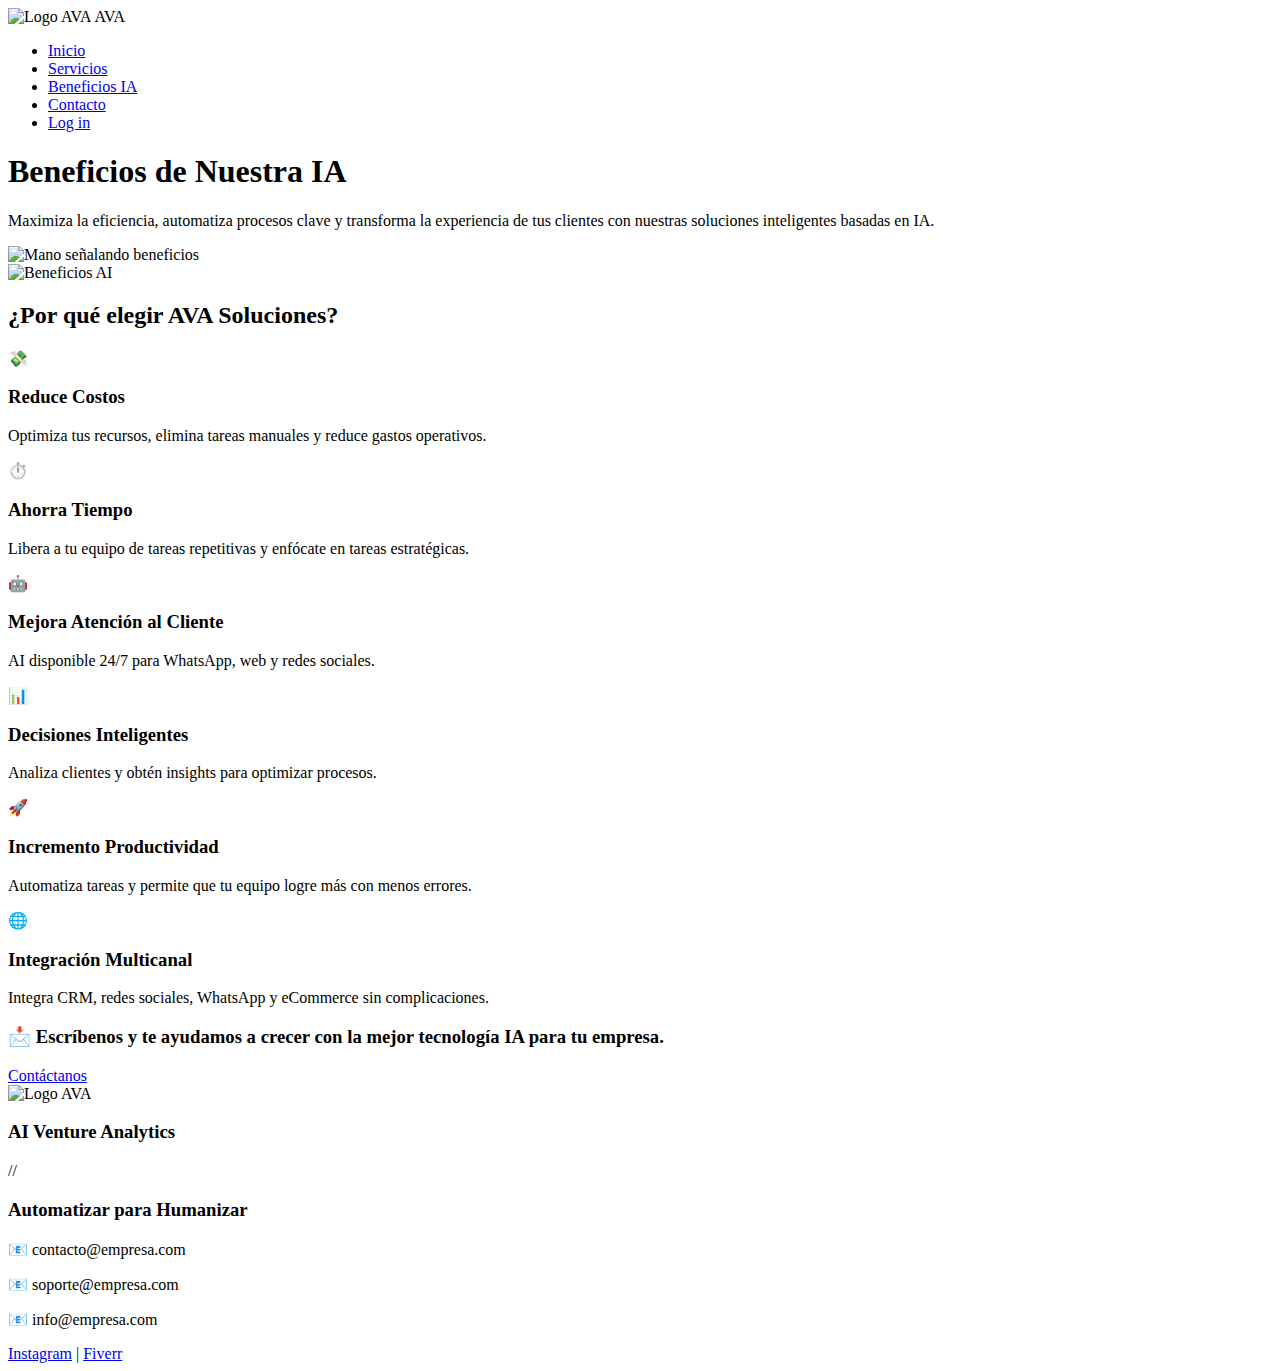
==== beneficios.html @ c5a578d4 "Add files via upload" ====
<!DOCTYPE html>
<html lang="es">
<head>
  <meta charset="UTF-8" />
  <meta name="viewport" content="width=device-width, initial-scale=1.0" />
  <title>Beneficios IA - AVA CRM</title>
  <link rel="stylesheet" href="css/style.css" />
  <link rel="stylesheet" href="css/beneficios.css" />
  <style>
    /* ANIMACIÓN para la imagen */
    @keyframes bounce {
      0%, 100% { transform: translateY(0); }
      50% { transform: translateY(-5px); }
    }
  </style>
</head>

<body>

  <!-- HEADER -->
  <header class="header">
    <div class="logo-container">
      <img src="img/AI_VENTURE_ANALYTICS-removebg-preview.png" alt="Logo AVA" class="logo">
      <span class="logo-text">AVA</span>
    </div>
    <nav class="nav">
      <ul>
        <li><a href="index.html">Inicio</a></li>
        <li><a href="servicios.html">Servicios</a></li>
        <li><a href="beneficios.html">Beneficios IA</a></li>
        <li><a href="contacto.html">Contacto</a></li>
        <li><a href="login.html" class="btn-login">Log in</a></li>
      </ul>
    </nav>
  </header>

  <main>

    <!-- HERO -->
    <section class="hero">
      <div class="hero-text">
        <h1>Beneficios de Nuestra IA</h1>
        <p>Maximiza la eficiencia, automatiza procesos clave y transforma la experiencia de tus clientes con nuestras soluciones inteligentes basadas en IA.</p>
      </div>
      <div class="hero-img">
        <img src="img/mano-beneficios.png" alt="Mano señalando beneficios">
      </div>
    </section>
    <!-- Imagen Beneficios -->
    <section class="imagen-beneficios">
      <img src="img/imagen-beneficios.png" alt="Beneficios AI">
    </section>

  
    <!-- BENEFICIOS -->
    <section class="benefits">
      <h2>¿Por qué elegir AVA Soluciones?</h2>
      <div class="benefits-container">
        <!-- Fila 1 -->
        <div class="benefit-card">
          <div class="benefit-icon">💸</div>
          <h3>Reduce Costos</h3>
          <p>Optimiza tus recursos, elimina tareas manuales y reduce gastos operativos.</p>
        </div>
        <div class="benefit-card">
          <div class="benefit-icon">⏱️</div>
          <h3>Ahorra Tiempo</h3>
          <p>Libera a tu equipo de tareas repetitivas y enfócate en tareas estratégicas.</p>
        </div>
        <div class="benefit-card">
          <div class="benefit-icon">🤖</div>
          <h3>Mejora Atención al Cliente</h3>
          <p>AI disponible 24/7 para WhatsApp, web y redes sociales.</p>
        </div>
        <!-- Fila 2 -->
        <div class="benefit-card">
          <div class="benefit-icon">📊</div>
          <h3>Decisiones Inteligentes</h3>
          <p>Analiza clientes y obtén insights para optimizar procesos.</p>
        </div>
        <div class="benefit-card">
          <div class="benefit-icon">🚀</div>
          <h3>Incremento Productividad</h3>
          <p>Automatiza tareas y permite que tu equipo logre más con menos errores.</p>
        </div>
        <div class="benefit-card">
          <div class="benefit-icon">🌐</div>
          <h3>Integración Multicanal</h3>
          <p>Integra CRM, redes sociales, WhatsApp y eCommerce sin complicaciones.</p>
        </div>
      </div>
  
      <!-- CTA FINAL -->
      <div class="cta-final">
        <h3>📩 Escríbenos y te ayudamos a crecer con la mejor tecnología IA para tu empresa.</h3>
        <a href="contacto.html">Contáctanos</a>
      </div>
    </section>
  
  </main>
  

  <!-- FOOTER -->
  <footer class="footer">
    <div class="footer-content">
      <div class="footer-logo-container">
        <img src="img/AI_VENTURE_ANALYTICS-removebg-preview.png" alt="Logo AVA" class="footer-logo">
        <h3 class="footer-brand">AI Venture Analytics</h3>
        <div class="divider">//</div>
        <h3 class="footer-slogan">Automatizar para Humanizar</h3>
      </div>
      <div class="contact">
        <p>📧 contacto@empresa.com</p>
        <p>📧 soporte@empresa.com</p>
        <p>📧 info@empresa.com</p>
      </div>
      <div class="social">
        <a href="#">Instagram</a> | <a href="#">Fiverr</a>
      </div>
    </div>
  </footer>

</body>
</html>
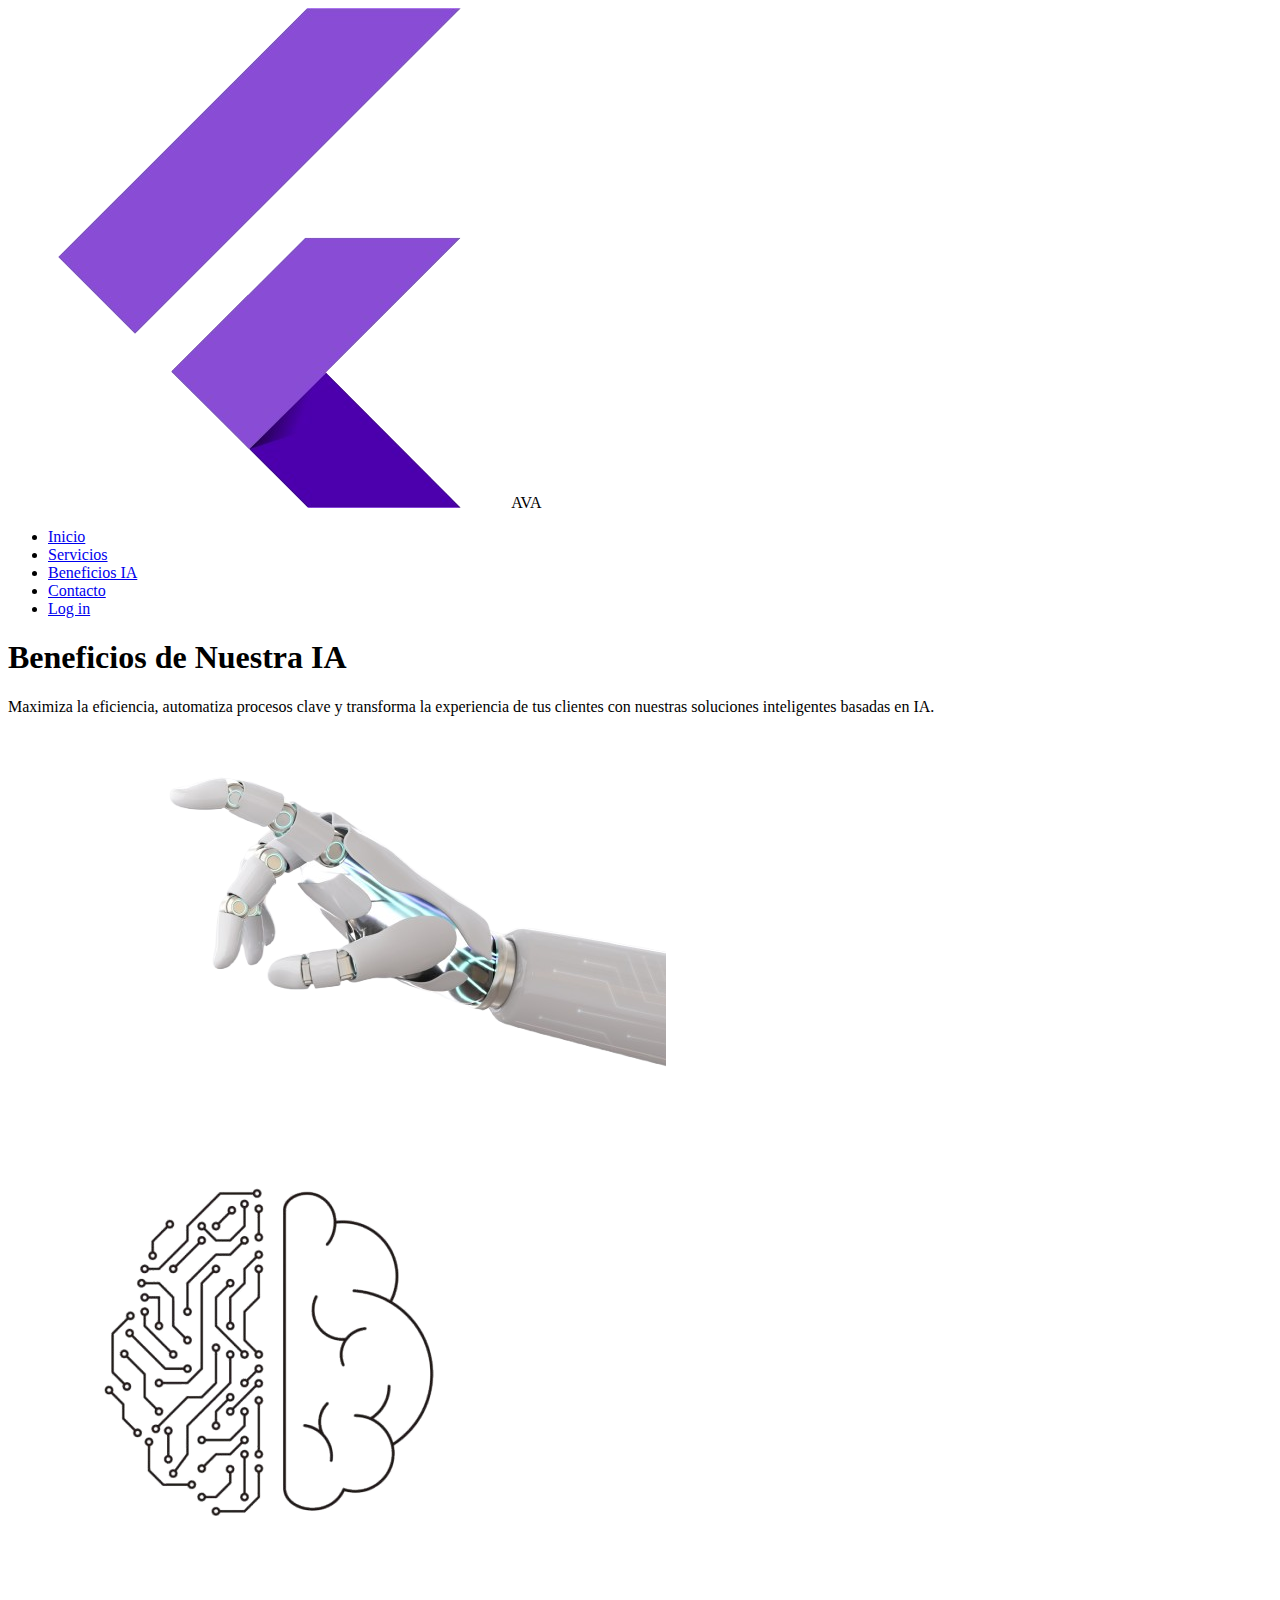
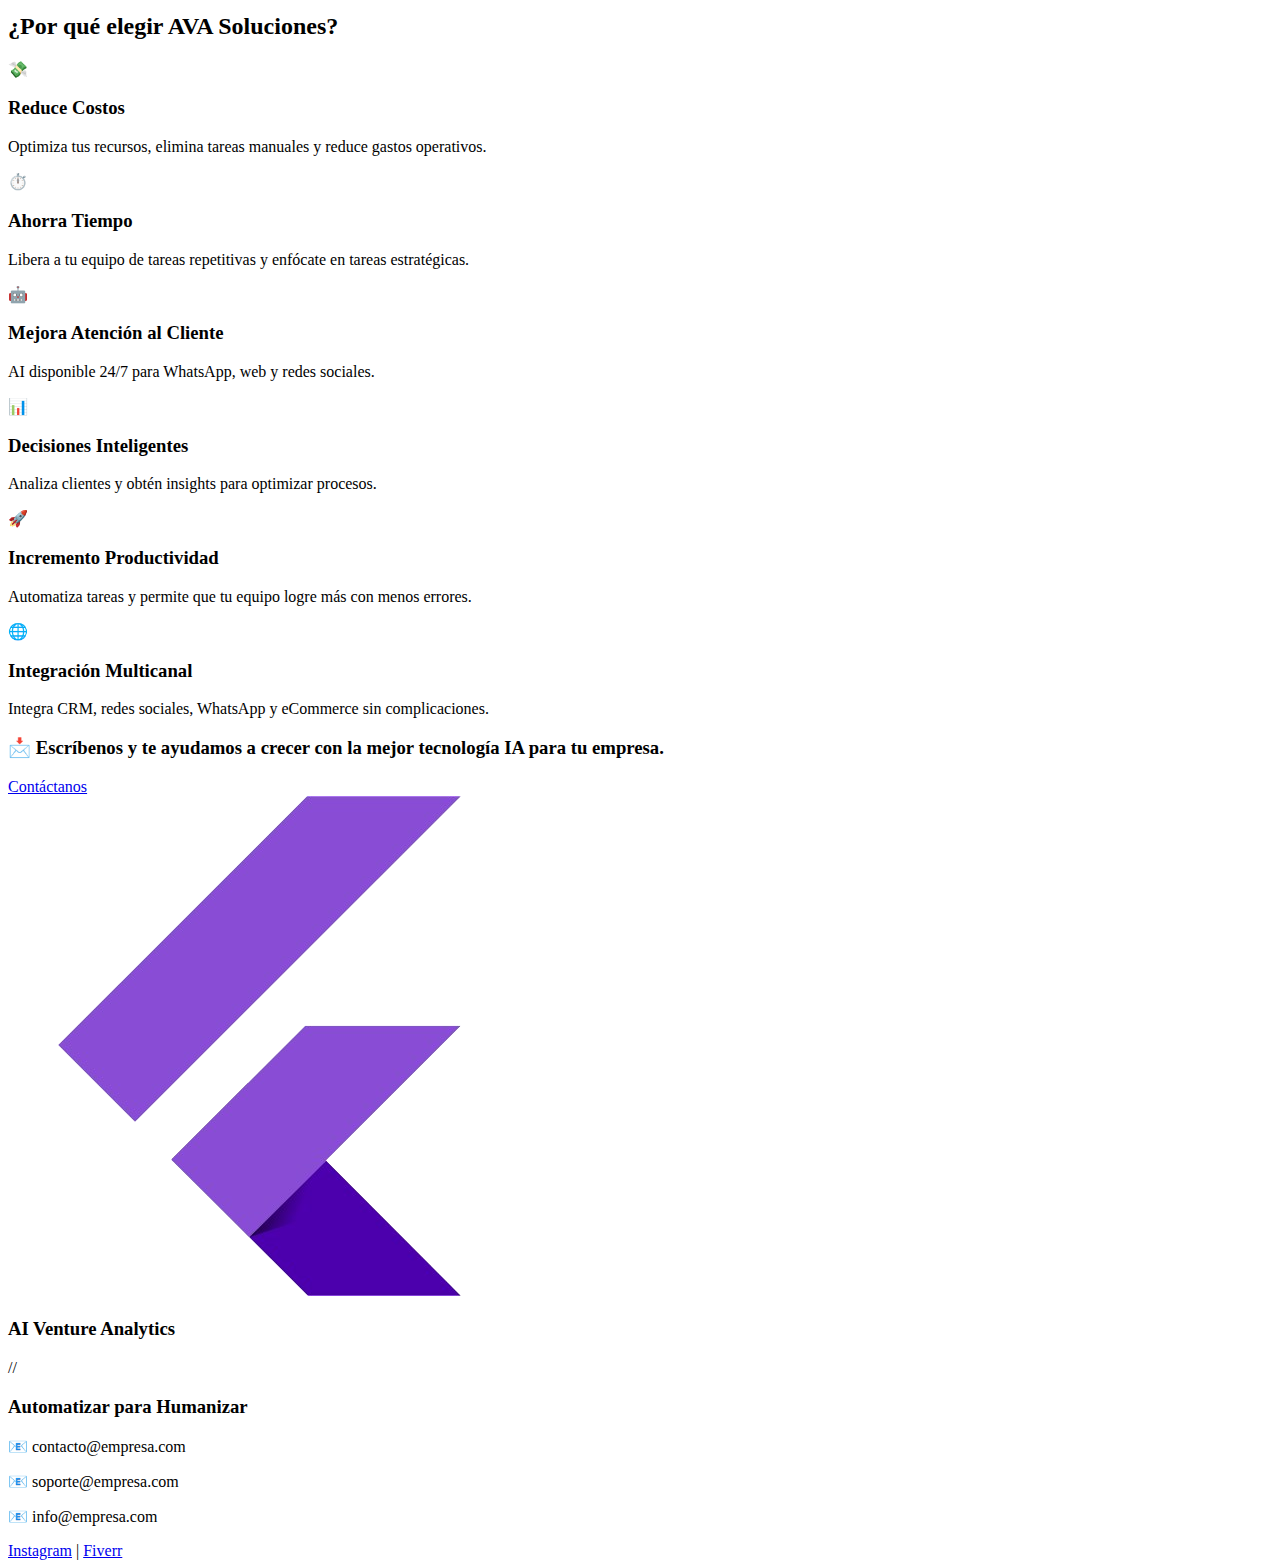
==== commit e853f34b: "Add files via upload" ====
--- a/beneficios.html
+++ b/beneficios.html
@@ -29,7 +29,8 @@
         <li><a href="servicios.html">Servicios</a></li>
         <li><a href="beneficios.html">Beneficios IA</a></li>
         <li><a href="contacto.html">Contacto</a></li>
-        <li><a href="login.html" class="btn-login">Log in</a></li>
+        <li><a href="http://146.190.49.33:3006/login" class="btn-login">Log in</a></li>
+
       </ul>
     </nav>
   </header>
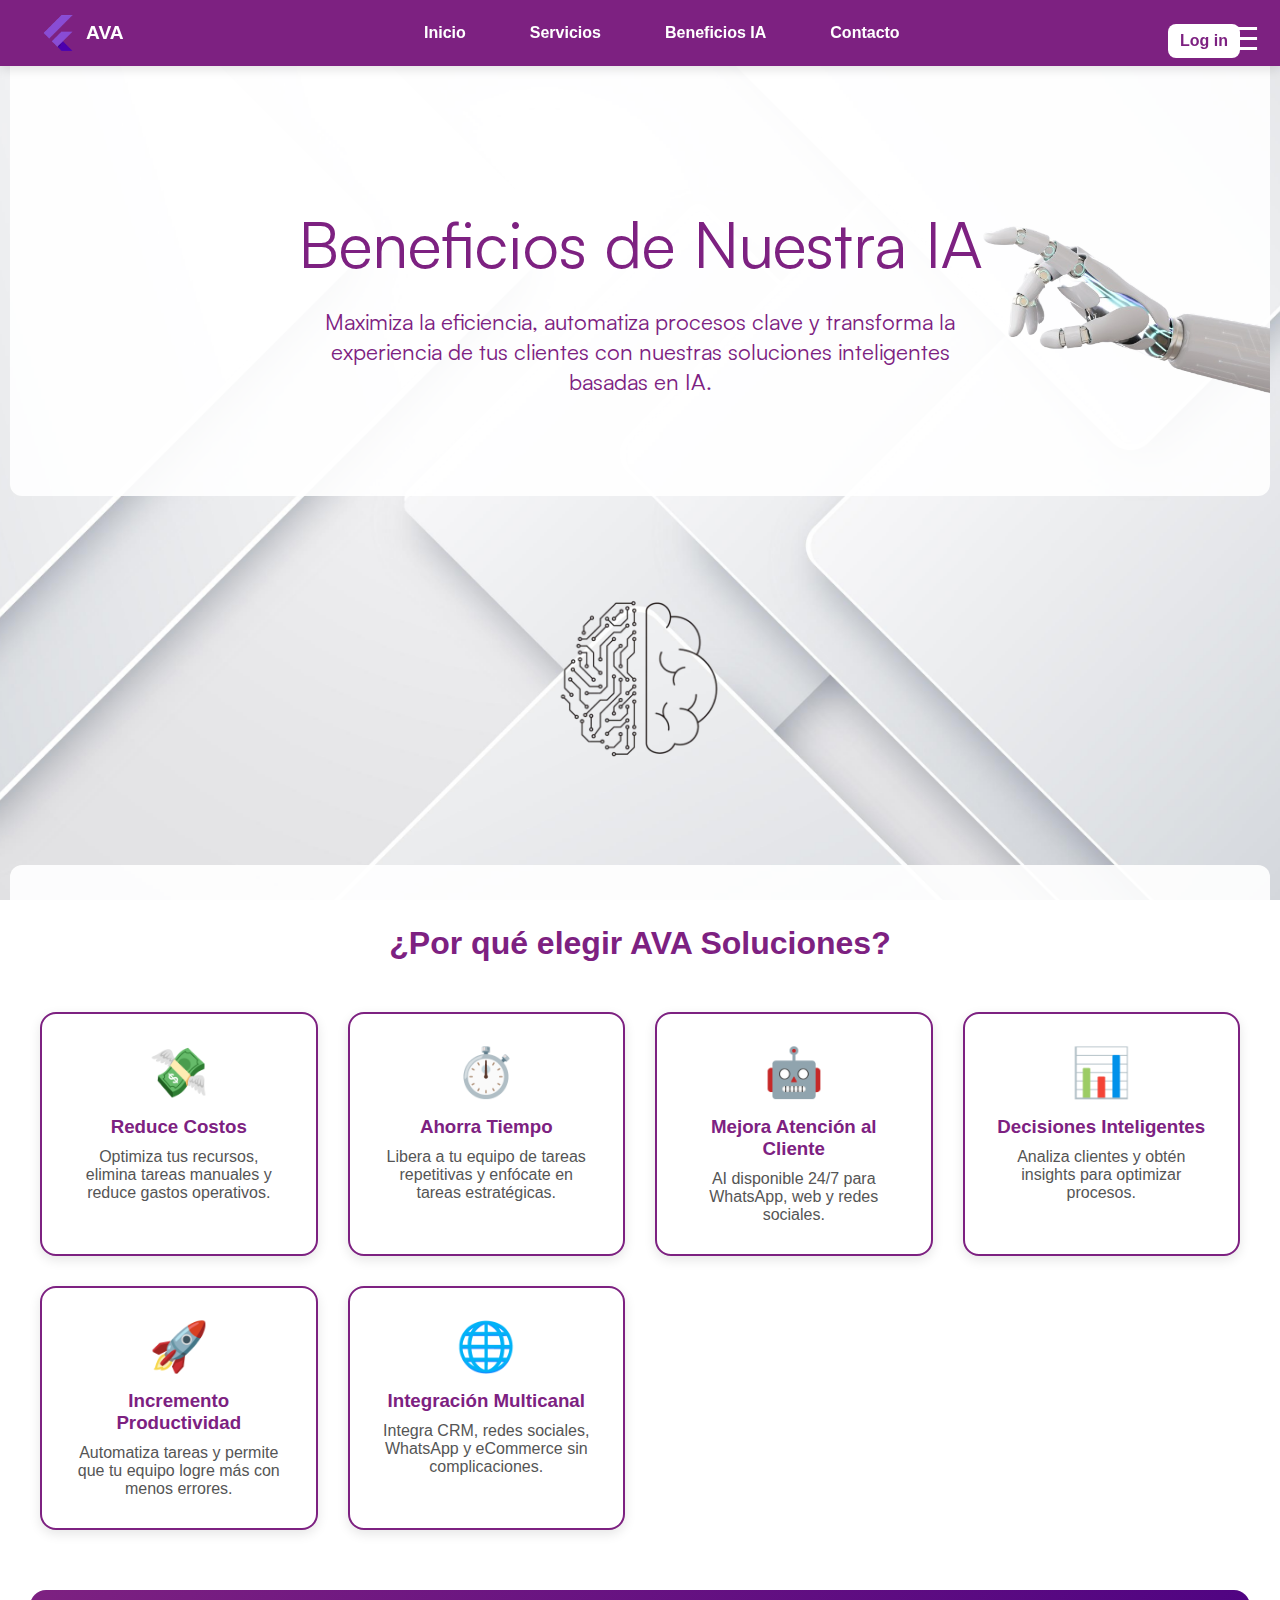
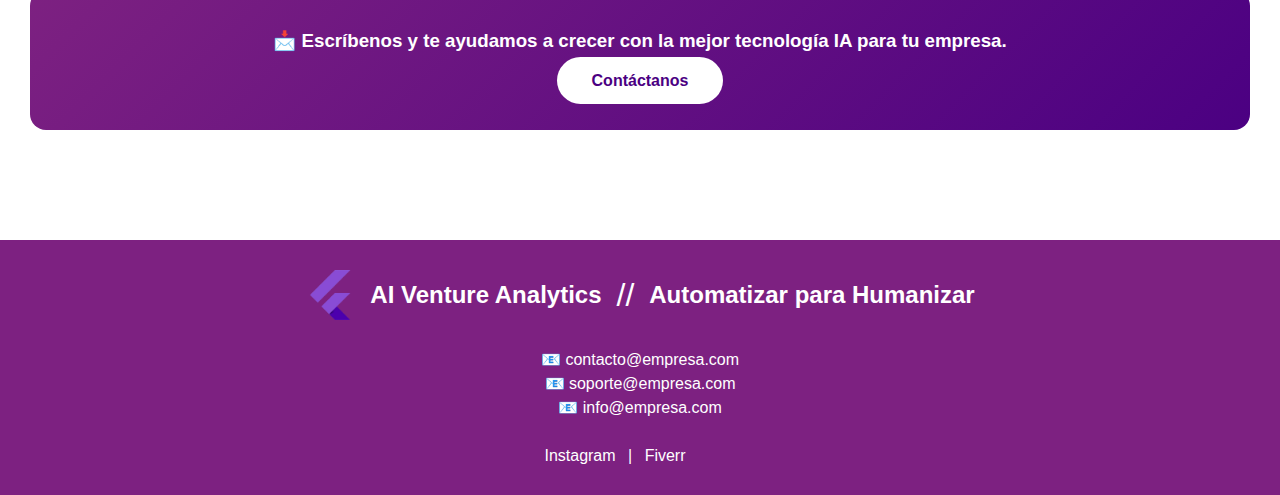
==== commit aca4e326: "Update beneficios.html" ====
--- a/beneficios.html
+++ b/beneficios.html
@@ -18,22 +18,26 @@
 <body>
 
   <!-- HEADER -->
-  <header class="header">
-    <div class="logo-container">
-      <img src="img/AI_VENTURE_ANALYTICS-removebg-preview.png" alt="Logo AVA" class="logo">
-      <span class="logo-text">AVA</span>
-    </div>
-    <nav class="nav">
-      <ul>
-        <li><a href="index.html">Inicio</a></li>
-        <li><a href="servicios.html">Servicios</a></li>
-        <li><a href="beneficios.html">Beneficios IA</a></li>
-        <li><a href="contacto.html">Contacto</a></li>
-        <li><a href="http://146.190.49.33:3006/login" class="btn-login">Log in</a></li>
+<header class="header">
+  <div class="logo-container">
+    <img src="img/AI_VENTURE_ANALYTICS-removebg-preview.png" alt="Logo AVA" class="logo">
+    <span class="logo-text">AVA</span>
+  </div>
+  
+  <nav class="nav">
+    <!-- BOTÓN HAMBURGUESA -->
+    <button class="menu-toggle" aria-label="Abrir menú">☰</button>
 
-      </ul>
-    </nav>
-  </header>
+    <!-- MENÚ -->
+    <ul>
+      <li><a href="index.html">Inicio</a></li>
+      <li><a href="servicios.html">Servicios</a></li>
+      <li><a href="beneficios.html">Beneficios IA</a></li>
+      <li><a href="contacto.html">Contacto</a></li>
+      <li><a href="http://146.190.49.33:3006/login" class="btn-login">Log in</a></li>
+    </ul>
+  </nav>
+</header>
 
   <main>
 
--- a/css/style.css
+++ b/css/style.css
@@ -0,0 +1,396 @@
+/* RESET BÁSICO */
+/* SATOSHI FONT IMPORT */
+@font-face {
+  font-family: 'Satoshi';
+  src: url('../fonts/Satoshi-Variable.ttf') format('truetype');
+  font-weight: normal;
+  font-style: normal;
+}
+
+@font-face {
+  font-family: 'Satoshi';
+  src: url('../fonts/Satoshi-VariableItalic.ttf') format('truetype');
+  font-weight: normal;
+  font-style: italic;
+}
+* {
+  margin: 0;
+  padding: 0;
+  box-sizing: border-box;
+}
+
+body {
+  font-family: 'Satoshi', sans-serif;
+  background-color: white;
+  color: #333;
+}
+
+/* HEADER */
+.header {
+  display: flex;
+  justify-content: space-between;
+  align-items: center;
+  background-color: #7d2181;
+  padding: 15px 40px;
+  box-shadow: 0 4px 10px rgba(0, 0, 0, 0.1);
+  position: fixed;
+  width: 100%;
+  top: 0;
+  z-index: 1000;
+}
+
+/* LOGO */
+.logo-container {
+  display: flex;
+  align-items: center; /* CENTRA verticalmente logo + texto */
+}
+
+.logo {
+  width: 36px;
+  margin-right: 10px;
+  vertical-align: middle;
+}
+
+.logo-text {
+  font-size: 1.2rem;
+  color: white;
+  font-weight: bold;
+}
+
+/* NAVIGATION */
+.nav {
+  display: flex;
+  justify-content: center;
+  align-items: center;
+  flex: 1;
+}
+
+.nav ul {
+  list-style: none;
+  display: flex;
+  gap: 40px;
+  padding: 0;
+  margin: 0;
+}
+
+.nav ul li a {
+  text-decoration: none;
+  color: white;
+  font-weight: bold;
+  font-size: 1rem;
+  transition: transform 0.3s, color 0.3s;
+  padding: 8px 12px;
+}
+
+.nav ul li a:hover {
+  color: #e9d5f2;
+  transform: scale(1.1);
+}
+
+
+/* LOGIN BUTTON */
+.btn-login {
+  position: absolute;
+  right: 0;
+  background-color: white;
+  color: #7d2181 !important;
+  padding: 20px 20px;
+  border-radius: 8px;
+  text-decoration: none;
+  font-weight: bold;
+  border: px solid #7d2181;
+  transition: all 0.4s ease;
+  margin-right: 40px;
+}
+
+.btn-login:hover {
+  background-color: #e9d5f2;
+  color: #4b0082 !important;
+  transform: scale(1.1);
+  box-shadow: 0 6px 15px rgba(0,0,0,0.2);
+}
+
+/* HERO SECTION */
+.hero {
+  text-align: center;
+  padding: 180px 20px 60px 20px;
+  background-color: white;
+}
+
+.hero h1 {
+  font-family: 'Satoshi', sans-serif;
+  font-size: 2.9rem;
+  color: #7d2181;
+  margin-bottom: 20px;
+}
+
+
+.hero p {
+  font-size: 1.3rem;
+  color: #7d2181;
+  margin-bottom: 40px;
+}
+
+.btn-soluciones {
+  background: linear-gradient(135deg, #7d2181, #4b0082);
+  color: white;
+  padding: 13px 80px;
+  border-radius: 40px;
+  text-decoration: none;
+  font-weight: bold;
+  transition: transform 0.4s ease, box-shadow 0.4s ease, background-color 0.4s ease;
+}
+
+.btn-soluciones:hover {
+  transform: scale(1.7); /* ¡Más grande! */
+  box-shadow: 0 10px 25px rgba(0, 0, 0, 0.5);
+  background: linear-gradient(135deg, #7d2181, #7d2181); /* Un poquito más claro al pasar el mouse */
+}
+
+
+/* BANNER */
+.banner {
+  text-align: center;
+  margin: 20px 0;
+  background-color: white;
+  padding: 20px 0;
+}
+
+.banner-img {
+  width: 70%;
+  display: block;
+  margin: 0px auto;
+  border-radius: 90px;
+}
+
+/* INTRO */
+.intro {
+  text-align: center;
+  max-width: 1000px;
+  margin: 40px auto;
+  padding: 50px 20px;
+  background-color: #7d2181;
+  border-radius: 12px;
+}
+
+.intro h2 {
+  font-size: 1.8rem;
+  color: white;
+  margin-bottom: 30px;
+}
+
+.intro p {
+  font-size: 1.3rem;
+  color: white;
+  line-height: 1.6;
+  max-width: 800px;
+  margin: 0 auto;
+}
+
+/* BENEFICIOS - CARRUSEL */
+.beneficios {
+  text-align: center;
+  padding: 210px 80px;
+  background: url('../img/imagen.background.jpg') no-repeat right bottom; /* CAMBIO aquí */
+  background-size: contain; /* Ajusta el tamaño */
+  background-attachment: fixed; /* Hace que la imagen quede fija al hacer scroll */
+  background-color: white;
+  overflow: hidden;
+  position: relative;
+}
+
+
+/* Fondo blanco semi-transparente para suavizar */
+.beneficios::before {
+  content: "";
+  position: absolute;
+  top: 0px;
+  left: 0;
+  height: 100%;
+  width: 100%;
+  background: rgba(255, 255, 255, 0); /* Blanco con opacidad */
+  z-index: 0;
+}
+
+/* Imagen robot derecha */
+.beneficios::after {
+  content: "";
+  position: absolute;
+  top: 0;
+  right: 0;
+  height: 150%;
+  width: 500px;
+  background: url('../img/robot-blanco-getty-1.jpg') no-repeat right center;
+  background-size: 80%;
+  opacity: 0.95;
+  z-index: 0;
+}
+
+/* Mantener textos y carrusel encima */
+.beneficios h2, .carousel-container {
+  position: relative;
+  z-index: 2;
+}
+
+.beneficios h2 {
+  font-size: 1.9rem;
+  color: #7d2181;
+  margin-bottom: 80px;
+  text-shadow: 1px 1px 2px rgba(0,0,0,0.4);
+}
+
+.carousel-container {
+  overflow: hidden;
+  width: 100vw; /* Ocupa todo el ancho de la ventana */
+  margin-left: calc(50% - 50vw); /* Centra correctamente */
+}
+
+.carousel-track {
+  display: flex;
+  width: max-content;
+  animation: scroll 30s linear infinite;
+}
+
+
+.carousel-item {
+  flex: 0 0 auto;
+  width: 300px;
+  text-align: center;
+  margin: 0 30px;
+  padding: 30px 20px;
+  background: white;
+  border: 2px solid #7d2181;
+  border-radius: 12px;
+  transition: transform 0.4s ease, box-shadow 0.4s ease;
+}
+
+.carousel-item:hover {
+  transform: scale(1.08);
+  box-shadow: 0 8px 20px rgba(0,0,0,0.1);
+}
+
+.carousel-item .emoji {
+  font-size: 2.5rem;
+  margin-bottom: 15px;
+  color: #7d2181;
+}
+
+.carousel-item p {
+  font-size: 1rem;
+  color: #7d2181;
+  line-height: 1.4;
+}
+
+@keyframes scroll {
+  0% { transform: translateX(0); }
+  100% { transform: translateX(-50%); }
+}
+
+
+
+
+/* FOOTER */
+.footer {
+  background-color: #7d2181;
+  color: white;
+  padding: 40px 20px;
+}
+
+.footer-content {
+  max-width: 1200px;
+  margin: -10px auto;
+  display: flex;
+  flex-direction: column;
+  align-items: center;
+  gap: 25px;
+}
+
+.footer-logo-container {
+  display: flex;
+  align-items: center;
+  justify-content: center;
+  gap: 15px;
+  flex-wrap: wrap;
+}
+
+.footer-logo {
+  width: 50px;
+}
+
+.footer-brand,
+.footer-slogan {
+  font-size: 1.5rem;
+  font-weight: bold;
+  color: white;
+}
+
+.divider {
+  color: white;
+  font-size: 2rem;
+}
+
+.contact p {
+  margin: 5px 0;
+  text-align: center;
+}
+
+.social {
+  margin-left: -50px; /* Ajusta el valor según lo necesites */
+}
+
+.social a {
+  color: white;
+  margin: 0 8px;
+  text-decoration: none;
+}
+
+.social a:hover {
+  color: #e9d5f2;
+}
+
+/* Estilo para el botón hamburguesa */
+.menu-toggle {
+  display: block;
+  background: none;
+  border: none;
+  color: white;
+  font-size: 2rem;
+  cursor: pointer;
+  position: absolute;
+  top: 20px;
+  right: 20px; /* Aquí lo mandamos a la derecha */
+  z-index: 1001; /* Para que quede arriba del menú */
+}
+
+
+/* Mobile First: Ajustes para pantallas menores a 768px */
+@media (max-width: 768px) {
+  .nav ul {
+    display: none;
+    flex-direction: column;
+    background-color: #7d2181;
+    position: absolute;
+    top: 70px;
+    right: 0;
+    width: 100%;
+    padding: 20px;
+  }
+
+  .nav ul.active {
+    display: flex;
+  }
+
+  .menu-toggle {
+    display: block;
+  }
+
+  .btn-login {
+    position: static;
+    margin: 10px auto;
+  }
+
+  .header {
+    flex-direction: column;
+    align-items: flex-start;
+  }
+}
--- a/css/beneficios.css
+++ b/css/beneficios.css
@@ -0,0 +1,166 @@
+/* FONDO GENERAL */
+body {
+    background: url('../img/background.beneficio.jpg') no-repeat center center fixed;
+    background-size: cover;
+    margin: 0;
+    padding: 0;
+    font-family: sans-serif;
+  }
+  
+  /* HERO */
+  .hero {
+    display: flex;
+    align-items: center;
+    justify-content: center;
+    position: relative;
+    padding: 150px 10% 80px 10%;
+    background-color: rgba(255, 255, 255, 0.9); /* Fondo blanco transparente para legibilidad */
+    border-radius: 12px;
+    margin: 50px 10px;
+  }
+  
+  .hero-text{
+    font-family: 'Satoshi', sans-serif;
+    font-size: 2.9rem;
+    color: #7d2181;
+    margin-bottom: 20px;
+  }
+  
+  .hero-text h1 {
+    font-size: 4rem;
+    color: #7d2181;
+    margin-bottom: 20px;
+  }
+  
+  .hero-text p {
+    font-size: 1.4rem;
+    color: #7d2181;
+    text-align: center; /* Centramos el texto */
+    max-width: 700px;    /* Para que no se estire mucho */
+    margin: 0 auto;      /* Centramos el bloque */
+  }
+  
+  
+  .hero-img img {
+    position: absolute;
+    right: 0;
+    top: 150px;
+    width: 380px;
+    animation: bounce 2s infinite;
+  }
+  
+  @keyframes bounce {
+    0%, 100% { transform: translateY(0); }
+    50% { transform: translateY(-5px); }
+  }
+  
+  /* Imagen Beneficios */
+  .imagen-beneficios {
+    text-align: center;
+    padding: 20px 0;
+  }
+  
+  .imagen-beneficios img {
+    width: 250px;
+  }
+  
+  
+  /* BENEFITS */
+  .benefits {
+    background-color: rgba(255, 255, 255, 0.9);
+    text-align: center;
+    padding: 60px 20px;
+    border-radius: 12px;
+    margin: 50px 10px;
+  }
+  
+  .benefits h2 {
+    color: #7d2181;
+    font-size: 2rem;
+    margin-bottom: 50px;
+  }
+  
+  .benefits-container {
+    display: grid;
+    grid-template-columns: repeat(auto-fit, minmax(250px, 1fr));
+    gap: 30px;
+    max-width: 1200px;
+    margin: 0 auto;
+  }
+  
+  .benefit-card {
+    background: #fff;
+    border: 2px solid #7d2181;
+    border-radius: 16px;
+    padding: 30px;
+    text-align: center;
+    box-shadow: 0 4px 12px rgba(0,0,0,0.1);
+    transition: all 0.4s ease;
+  }
+  
+  .benefit-card:hover {
+    transform: translateY(-8px);
+    box-shadow: 0 12px 25px rgba(0,0,0,0.15);
+  }
+  
+  .benefit-icon {
+    font-size: 3rem;
+    margin-bottom: 15px;
+    color: #7d2181;
+  }
+  
+  .benefit-card h3 {
+    color: #7d2181;
+    margin-bottom: 10px;
+  }
+  
+  .benefit-card p {
+    color: #555;
+  }
+  
+  /* CTA FINAL */
+  .cta-final {
+    margin-top: 60px;
+    background: linear-gradient(135deg, #7d2181, #4b0082);
+    padding: 40px 20px;
+    border-radius: 16px;
+    color: white;
+  }
+  
+  .cta-final h3 {
+    margin-bottom: 20px;
+  }
+  
+  .cta-final a {
+    background-color: white;
+    color: #4b0082;
+    padding: 15px 35px;
+    border-radius: 25px;
+    text-decoration: none;
+    font-weight: bold;
+    transition: all 0.4s ease;
+  }
+  
+  .cta-final a:hover {
+    background: #e9d5f2;
+    color: #4b0082;
+    transform: scale(1.05);
+  }
+  
+  /* RESPONSIVE */
+  @media (max-width: 768px) {
+    .hero {
+      flex-direction: column;
+      padding: 100px 5%;
+    }
+  
+    .hero-img img {
+      position: static;
+      margin-top: 30px;
+    }
+  
+    .imagen-beneficios img {
+      width: 80%;
+    }
+  }
+  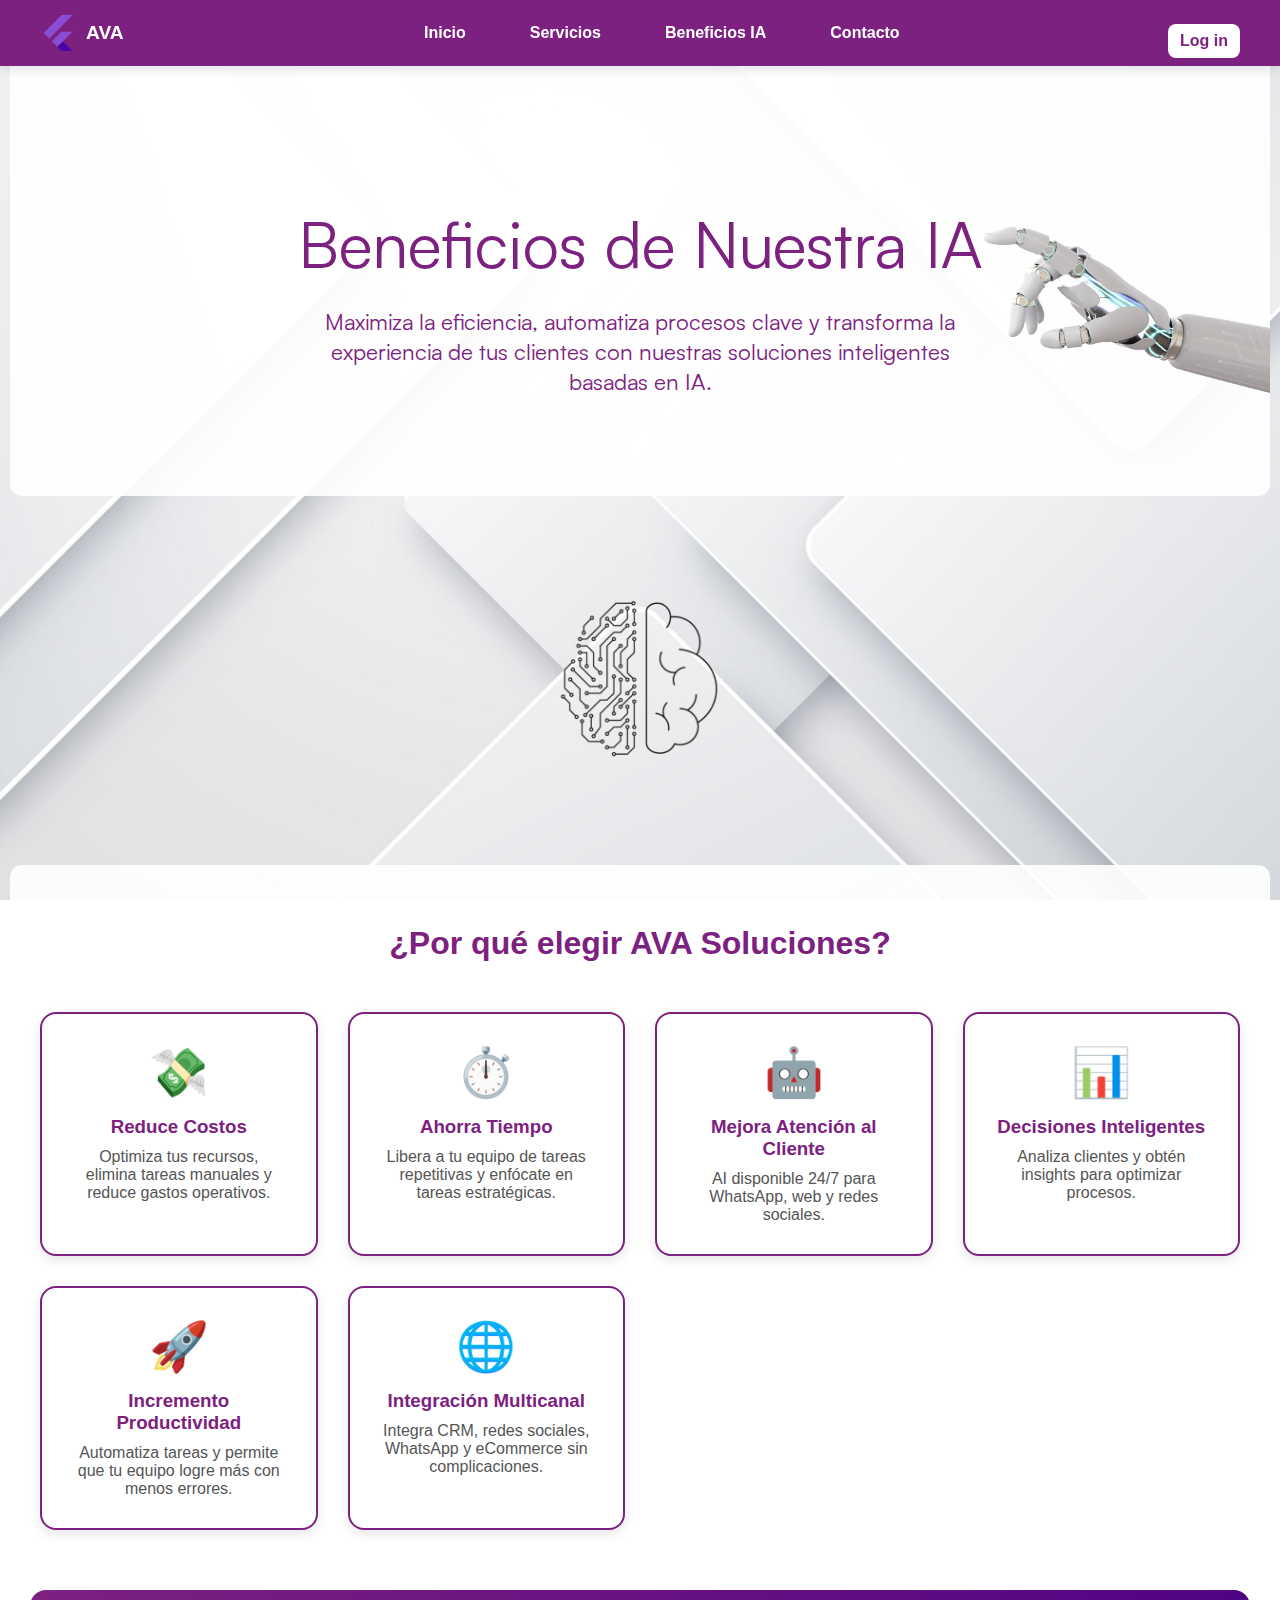
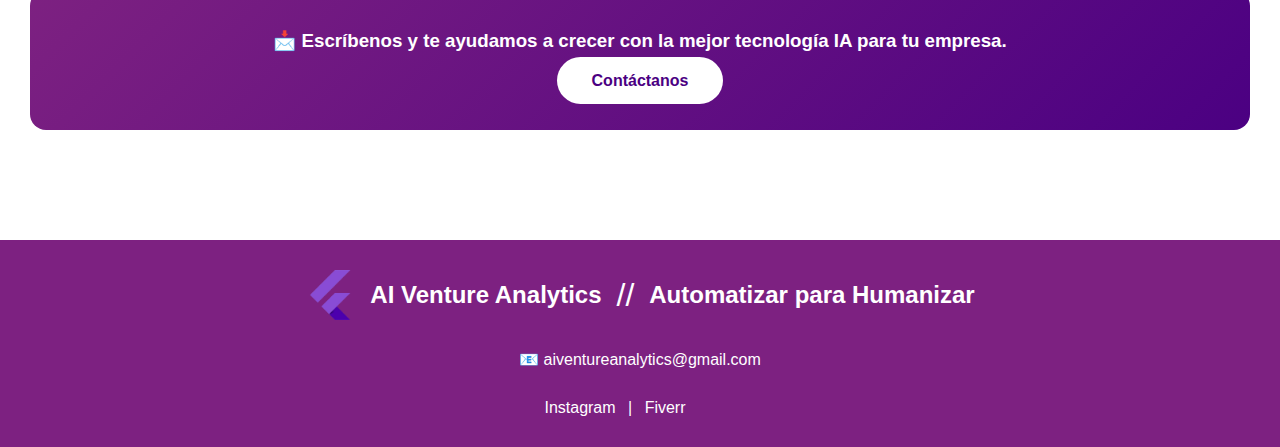
==== commit ede1dc38: "Update beneficios.html" ====
--- a/beneficios.html
+++ b/beneficios.html
@@ -115,15 +115,16 @@
         <h3 class="footer-slogan">Automatizar para Humanizar</h3>
       </div>
       <div class="contact">
-        <p>📧 contacto@empresa.com</p>
-        <p>📧 soporte@empresa.com</p>
-        <p>📧 info@empresa.com</p>
+        <p>📧 aiventureanalytics@gmail.com</p>
       </div>
       <div class="social">
         <a href="#">Instagram</a> | <a href="#">Fiverr</a>
       </div>
     </div>
   </footer>
-
+ <script src="js/script.js"></script>
+  
 </body>
 </html>
+
+
--- a/css/style.css
+++ b/css/style.css
@@ -394,3 +394,59 @@
     align-items: flex-start;
   }
 }
+
+/* -------------------- */
+/* HAMBURGUESA RESPONSIVE SOLO EN MÓVIL */
+/* -------------------- */
+
+/* Por defecto (escritorio): ocultar hamburguesa */
+.menu-toggle {
+  display: none;
+}
+
+/* Mobile: Mostrar hamburguesa solo en pantallas menores a 768px */
+@media (max-width: 768px) {
+
+  /* Mostrar el botón hamburguesa */
+  .menu-toggle {
+    display: block;
+    background: none;
+    border: none;
+    color: white;
+    font-size: 2rem;
+    cursor: pointer;
+    position: absolute;
+    top: 20px;
+    right: 20px;
+    z-index: 1001;
+  }
+
+  /* Menú: inicialmente oculto */
+  .nav ul {
+    display: none;
+    flex-direction: column;
+    background-color: #7d2181;
+    position: absolute;
+    top: 70px;
+    right: 0;
+    width: 100%;
+    padding: 20px;
+  }
+
+  /* Al hacer clic, el menú aparece */
+  .nav ul.active {
+    display: flex;
+  }
+
+  /* Ajustar login button en móvil */
+  .btn-login {
+    position: static;
+    margin: 10px auto;
+  }
+
+  /* Ajustar header en móvil */
+  .header {
+    flex-direction: column;
+    align-items: flex-start;
+  }
+}
